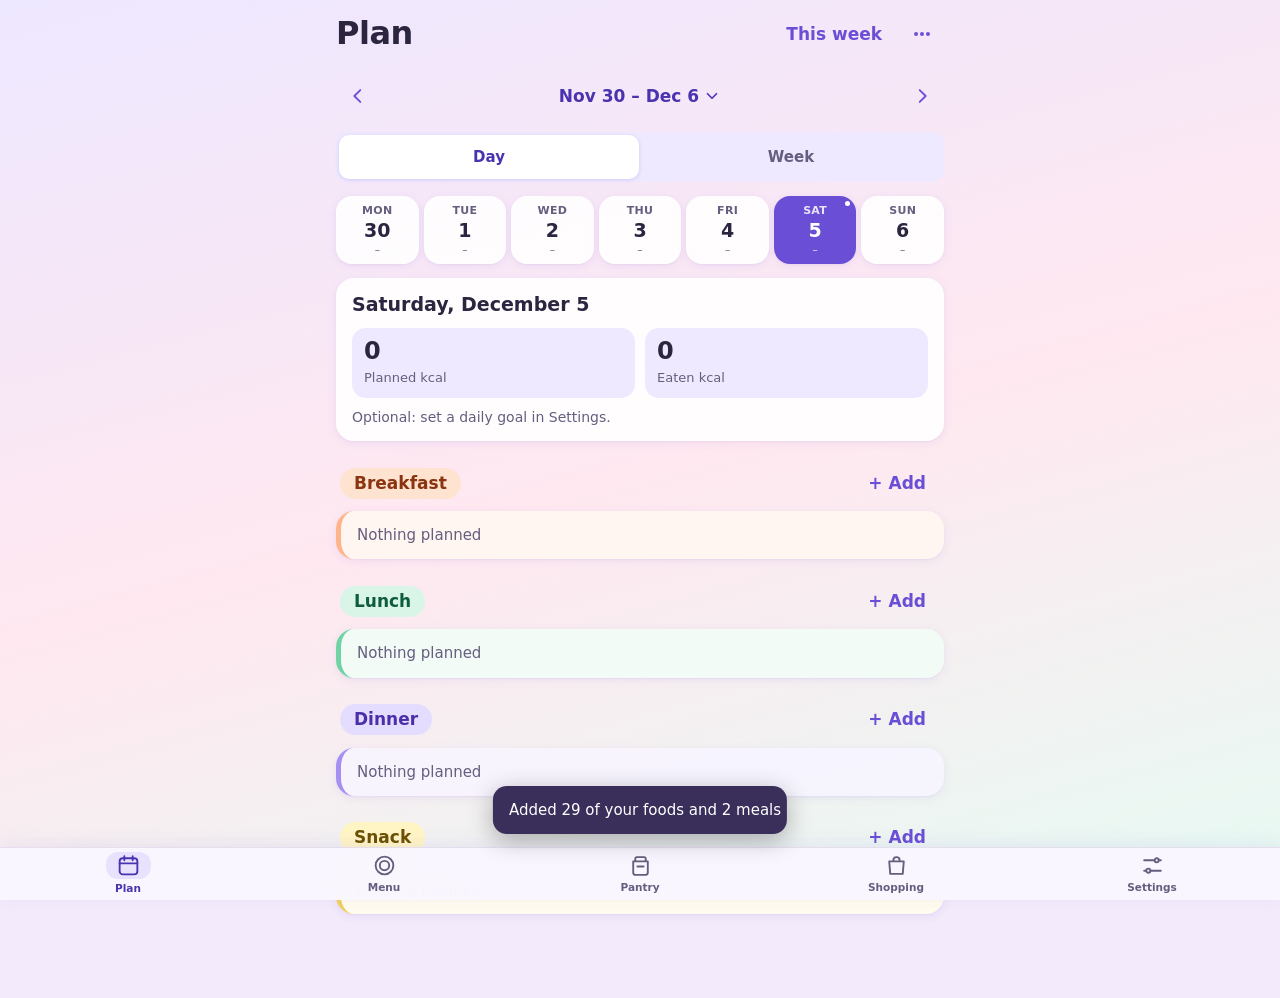
==== laptop/index.html @ 56bf4077 "main: publish phone at root and laptop at /laptop/ Co-Authored-By: Claude Opus 5.5 <noreply@anthropi" ====
<!doctype html>
<html lang="en">
<head>
<meta charset="utf-8">
<meta name="viewport" content="width=device-width, initial-scale=1, viewport-fit=cover">
<title>Healthy Eating (Laptop)</title>
<meta name="description" content="Plan foods, track your pantry and keep a calm eye on calories.">
<meta name="theme-color" content="#EDE7FF">
<meta name="color-scheme" content="light">
<meta name="apple-mobile-web-app-capable" content="yes">
<meta name="mobile-web-app-capable" content="yes">
<meta name="apple-mobile-web-app-status-bar-style" content="default">
<meta name="apple-mobile-web-app-title" content="Eats">
<link rel="apple-touch-icon" href="apple-touch-icon.png">
<link rel="icon" type="image/png" href="icon-192.png">
<link rel="manifest" href="manifest.webmanifest">
<link rel="stylesheet" href="styles.css">
</head>
<body>
<main id="view" aria-live="polite"></main>

<nav id="tabbar" aria-label="Main">
  <button data-tab="plan" aria-label="Plan"><svg viewBox="0 0 24 24" aria-hidden="true"><rect x="3.5" y="5" width="17" height="15.5" rx="3"/><path d="M3.5 10h17M8 3v4M16 3v4"/></svg><span>Plan</span></button>
  <button data-tab="menu" aria-label="Menu"><svg viewBox="0 0 24 24" aria-hidden="true"><circle cx="12" cy="12" r="8.5"/><circle cx="12" cy="12" r="4.5"/></svg><span>Menu</span></button>
  <button data-tab="pantry" aria-label="Pantry"><svg viewBox="0 0 24 24" aria-hidden="true"><path d="M5 8h14v11a2 2 0 0 1-2 2H7a2 2 0 0 1-2-2zM7 8V5.5A1.5 1.5 0 0 1 8.5 4h7A1.5 1.5 0 0 1 17 5.5V8M9 13h6"/></svg><span>Pantry</span></button>
  <button data-tab="shopping" aria-label="Shopping"><svg viewBox="0 0 24 24" aria-hidden="true"><path d="M5 8h14l-1 12H6zM9 8V7a3 3 0 0 1 6 0v1"/></svg><span>Shopping</span><b id="badge" hidden>0</b></button>
  <button data-tab="settings" aria-label="Settings"><svg viewBox="0 0 24 24" aria-hidden="true"><path d="M4 7h10M18 7h2M4 17h2M10 17h10"/><circle cx="16" cy="7" r="2"/><circle cx="8" cy="17" r="2"/></svg><span>Settings</span></button>
</nav>

<div id="sheets"></div>
<div id="toast" role="status" aria-live="polite" hidden></div>
<noscript><p style="padding:24px;font-family:-apple-system,sans-serif">Healthy Eating needs JavaScript to run.</p></noscript>
<script src="seed-foods.js"></script>
<script src="emoji.js"></script>
<script src="app.js"></script>
</body>
</html>
---- laptop/styles.css ----
/* Always the soft pastel light theme, even when the phone is in dark mode. */
:root {
  --bg: #F3EAFB; --card: rgba(255,255,255,.88); --card-solid: #FFFFFF; --sheet: #FAF7FF;
  --text: #2B2540; --muted: #655E7E;
  --line: rgba(90,70,140,.14); --field: #EFE9FF;
  --accent: #6A4FD6; --accent-ink: #FFFFFF; --accent-soft: #E9E2FF; --accent-text: #4B33B0;
  --ok-soft: #D5F5E6; --ok-text: #0F5C3C;
  --warn-soft: #FFE0D0; --warn-text: #8A3410;
  --est-soft: #E6DEFF; --est-text: #4A2FA8;
  --danger: #B42318; --danger-soft: #FFE4E4; --track: #E8E0FA;
  --shadow: 0 2px 10px rgba(106,79,214,.09), 0 1px 2px rgba(106,79,214,.06);
  --tab-h: 52px;
  --sat: env(safe-area-inset-top, 0px); --sab: env(safe-area-inset-bottom, 0px);
  --sal: env(safe-area-inset-left, 0px); --sar: env(safe-area-inset-right, 0px);
  color-scheme: light;
}
[data-slot="breakfast"] { --slot-bg: #FFE3D1; --slot-bd: #FFB48A; --slot-ink: #8A3410; }
[data-slot="lunch"]     { --slot-bg: #D8F5E8; --slot-bd: #6FD3A6; --slot-ink: #0F5C3C; }
[data-slot="dinner"]    { --slot-bg: #E5DDFF; --slot-bd: #A58FF2; --slot-ink: #4A2FA8; }
[data-slot="snack"]     { --slot-bg: #FFF5C4; --slot-bd: #F0D060; --slot-ink: #6B5000; }
* { box-sizing: border-box; -webkit-tap-highlight-color: transparent; }
html { -webkit-text-size-adjust: 100%; background: var(--bg); }
/* fixed gradient on a pseudo-element so it does not jump on scroll (iOS ignores background-attachment: fixed) */
body::before { content: ""; position: fixed; inset: 0; z-index: -1; background: linear-gradient(165deg, #EDE7FF 0%, #FFE8F0 52%, #E6FAF2 100%); }
body {
  margin: 0; background: transparent; color: var(--text);
  font: 17px/1.35 -apple-system, BlinkMacSystemFont, "SF Pro Text", "Helvetica Neue", system-ui, sans-serif;
  -webkit-font-smoothing: antialiased; min-height: 100vh; min-height: 100dvh;
}
body.locked { overflow: hidden; }
button { font: inherit; color: inherit; background: none; border: 0; padding: 0; cursor: pointer; touch-action: manipulation; }
button:disabled { opacity: .45; cursor: default; }
input, textarea, select { font: inherit; font-size: 16px; color: var(--text); }
h1, h2, h3, p { margin: 0; }
[hidden] { display: none !important; }
:focus-visible { outline: 2px solid var(--accent); outline-offset: 2px; }

#view {
  max-width: 640px; margin: 0 auto;
  padding: calc(var(--sat) + 8px) calc(var(--sar) + 16px) calc(var(--tab-h) + var(--sab) + 32px) calc(var(--sal) + 16px);
}
.view > * + * { margin-top: 14px; }

/* header */
.top { display: flex; align-items: center; justify-content: space-between; min-height: 52px; gap: 8px; }
.top h1 { font-size: 32px; font-weight: 800; letter-spacing: -.5px; }
.top-actions { display: flex; align-items: center; gap: 4px; }
.sub { color: var(--muted); font-size: 14px; }

.icon-btn { width: 44px; height: 44px; display: inline-grid; place-items: center; border-radius: 22px; color: var(--accent); }
.icon-btn:active { background: var(--field); }
.icon-btn svg, .tick svg { width: 22px; height: 22px; fill: none; stroke: currentColor; stroke-width: 2; stroke-linecap: round; stroke-linejoin: round; }
.icon-btn.muted { color: var(--muted); }

.pill-btn { min-height: 44px; padding: 0 14px; border-radius: 22px; color: var(--accent); font-weight: 600; }
.pill-btn:active { background: var(--field); }
.btn { min-height: 48px; padding: 0 20px; border-radius: 16px; font-weight: 600; background: var(--accent); color: var(--accent-ink); display: inline-flex; align-items: center; justify-content: center; gap: 6px; }
.btn:active { filter: brightness(.92); }
.btn.secondary { background: var(--field); color: var(--text); }
.btn.tonal { background: var(--accent-soft); color: var(--accent-text); }
.btn.danger { background: var(--danger-soft); color: var(--danger); }
.btn.block { width: 100%; }

/* cards & lists */
.card { background: var(--card); border-radius: 18px; overflow: hidden; box-shadow: var(--shadow); }
.pad { padding: 14px 16px; }
.group-title { font-size: 13px; font-weight: 600; text-transform: uppercase; letter-spacing: .5px; color: var(--muted); margin: 18px 4px 6px; }
.row { display: flex; align-items: center; gap: 8px; min-height: 52px; padding: 8px 8px 8px 16px; position: relative; text-align: left; width: 100%; }
.row + .row::before { content: ""; position: absolute; top: 0; left: 16px; right: 0; border-top: .5px solid var(--line); }
.row .grow { flex: 1; min-width: 0; }
.row .name { font-weight: 500; overflow-wrap: anywhere; }
.row .meta { font-size: 13px; color: var(--muted); }
button.row:active { background: var(--field); }

.empty { text-align: center; color: var(--muted); padding: 36px 24px; font-size: 15px; }
.empty strong { display: block; color: var(--text); font-size: 17px; margin-bottom: 4px; }

/* forms */
.field { display: block; }
.field > span { display: block; font-size: 13px; font-weight: 600; color: var(--muted); margin: 0 4px 6px; }
.input { width: 100%; min-height: 48px; padding: 10px 14px; border: 0; border-radius: 12px; background: var(--field); outline: none; -webkit-appearance: none; appearance: none; }
.input:focus { box-shadow: 0 0 0 2px var(--accent); }
textarea.input { min-height: 84px; resize: vertical; }
.form-row { display: flex; gap: 8px; }
.form-row > * { flex: 1; min-width: 0; }
.form-row > .btn { flex: 0 0 auto; }
.stack > * + * { margin-top: 12px; }
.err { color: var(--danger); font-size: 14px; margin: 6px 4px 0; }
.search { position: relative; }
.search .input { padding-left: 38px; }
.search svg { position: absolute; left: 12px; top: 15px; width: 18px; height: 18px; stroke: var(--muted); fill: none; stroke-width: 2; stroke-linecap: round; }

.chips { display: flex; gap: 8px; flex-wrap: wrap; }
.chip { min-height: 36px; padding: 0 14px; border-radius: 18px; background: var(--card-solid); font-size: 15px; font-weight: 500; border: 1px solid var(--line); }
.chip[aria-pressed="true"] { background: var(--accent); color: var(--accent-ink); border-color: var(--accent); }
.seg { display: flex; background: var(--field); border-radius: 12px; padding: 3px; gap: 2px; }
.seg button { flex: 1; min-height: 44px; border-radius: 10px; font-weight: 600; font-size: 15px; color: var(--muted); }
.seg button[aria-pressed="true"] { background: var(--card-solid); color: var(--accent-text); box-shadow: 0 1px 4px rgba(106,79,214,.2); }

.tag { display: inline-block; font-size: 12.5px; font-weight: 600; padding: 2px 9px; border-radius: 10px; margin-top: 3px; max-width: 100%; overflow-wrap: anywhere; }
.tag.ok { background: var(--ok-soft); color: var(--ok-text); }
.tag.est { background: var(--est-soft); color: var(--est-text); }
.tag.warn { background: var(--warn-soft); color: var(--warn-text); }
.tag.plain { background: var(--field); color: var(--muted); }
.kcal { font-variant-numeric: tabular-nums; color: var(--muted); font-size: 15px; white-space: nowrap; padding-right: 8px; }

.toggle { min-width: 64px; min-height: 36px; padding: 0 12px; border-radius: 18px; font-weight: 600; font-size: 14px; margin-right: 4px; background: var(--ok-soft); color: var(--ok-text); }
.toggle[aria-checked="false"] { background: var(--warn-soft); color: var(--warn-text); }
.toggle-wrap { min-height: 44px; display: grid; place-items: center; }

.circle { width: 44px; height: 44px; display: grid; place-items: center; flex: none; }
.circle i { width: 26px; height: 26px; border-radius: 50%; border: 2px solid var(--muted); display: grid; place-items: center; color: transparent; transition: background .12s; }
.circle i svg { width: 15px; height: 15px; fill: none; stroke: currentColor; stroke-width: 3.2; stroke-linecap: round; stroke-linejoin: round; }
.circle[aria-checked="true"] i { background: var(--accent); border-color: var(--accent); color: var(--accent-ink); }

/* plan */
.weeknav { display: flex; align-items: center; justify-content: space-between; }
.weeknav .range { font-weight: 600; font-size: 17px; text-align: center; flex: 1; }
.days { display: grid; grid-template-columns: repeat(7, 1fr); gap: 5px; }
.day { min-height: 68px; border-radius: 16px; background: var(--card); box-shadow: var(--shadow); display: flex; flex-direction: column; align-items: center; justify-content: center; gap: 1px; padding: 6px 0; position: relative; }
.day .dow { font-size: 11px; font-weight: 600; text-transform: uppercase; color: var(--muted); letter-spacing: .3px; }
.day .num { font-size: 19px; font-weight: 700; line-height: 1.1; }
.day .tot { font-size: 10.5px; color: var(--muted); font-variant-numeric: tabular-nums; min-height: 13px; }
.day[aria-pressed="true"] { background: var(--accent); color: var(--accent-ink); }
.day[aria-pressed="true"] .dow, .day[aria-pressed="true"] .tot { color: inherit; opacity: .85; }
.day.today:not([aria-pressed="true"]) .num { color: var(--accent); }
.day.today::after { content: ""; position: absolute; top: 5px; right: 6px; width: 5px; height: 5px; border-radius: 50%; background: var(--accent); }
.day[aria-pressed="true"].today::after { background: var(--accent-ink); }

.summary .date { font-weight: 700; font-size: 19px; }
.stats { display: grid; grid-template-columns: 1fr 1fr; gap: 10px; margin-top: 10px; }
.stat { background: var(--field); border-radius: 14px; padding: 10px 12px; }
.stat b { display: block; font-size: 24px; font-weight: 700; font-variant-numeric: tabular-nums; line-height: 1.15; }
.stat span { font-size: 13px; color: var(--muted); }
.goal { margin-top: 12px; }
.goal .line { display: flex; justify-content: space-between; font-size: 15px; margin-bottom: 6px; }
.goal .line b { font-variant-numeric: tabular-nums; }
.bar { height: 10px; border-radius: 5px; background: var(--track); overflow: hidden; }
.bar > i { display: block; height: 100%; background: linear-gradient(90deg, #B7A4FF, #FF9EC4); border-radius: 5px; transition: width .25s; }

.slot-head { display: flex; align-items: center; justify-content: space-between; margin: 20px 4px 6px; min-height: 44px; }
.slot-head h2 { font-size: 17px; font-weight: 700; padding: 4px 14px; border-radius: 16px; background: var(--slot-bg, var(--field)); color: var(--slot-ink, var(--text)); }
section[data-slot] > .card { border-left: 5px solid var(--slot-bd); background: rgba(255,255,255,.88); background: color-mix(in srgb, var(--slot-bg) 28%, rgba(255,255,255,.9)); }
.slot-head .sub { margin-left: 8px; font-weight: 500; }
.slot-head .left { display: flex; align-items: baseline; }
.entry { padding-left: 2px; }
.entry .name.done { color: var(--muted); }
.slot-empty { padding: 14px 16px; color: var(--muted); font-size: 15px; }

/* tab bar */
#tabbar {
  position: fixed; left: 0; right: 0; bottom: 0; z-index: 20; display: grid; grid-template-columns: repeat(5, 1fr);
  padding: 0 var(--sar) var(--sab) var(--sal);
  background: rgba(250,246,255,.97);
  -webkit-backdrop-filter: saturate(180%) blur(20px); backdrop-filter: saturate(180%) blur(20px);
  border-top: .5px solid var(--line);
  box-shadow: 0 -4px 18px rgba(106,79,214,.08);
}
#tabbar button { height: var(--tab-h); min-width: 44px; display: flex; flex-direction: column; align-items: center; justify-content: center; gap: 2px; color: var(--muted); font-size: 10.5px; font-weight: 600; position: relative; }
#tabbar svg { width: 25px; height: 25px; fill: none; stroke: currentColor; stroke-width: 1.8; stroke-linecap: round; stroke-linejoin: round; }
#tabbar button[aria-current="page"] { color: var(--accent-text); }
#tabbar button[aria-current="page"] svg { background: var(--accent-soft); border-radius: 12px; padding: 1px 10px; box-sizing: content-box; stroke: var(--accent-text); }
#badge { position: absolute; top: 3px; left: calc(50% + 6px); min-width: 18px; height: 18px; padding: 0 5px; border-radius: 9px; background: var(--accent); color: var(--accent-ink); font-size: 11px; line-height: 18px; text-align: center; font-weight: 700; }

/* sheets */
#sheets { position: relative; z-index: 50; }
.backdrop { position: fixed; inset: 0; background: rgba(60,40,110,.32); display: flex; align-items: flex-end; justify-content: center; animation: fade .18s ease-out; }
.sheet { background: var(--sheet); width: 100%; max-width: 640px; max-height: 90vh; max-height: 90dvh; border-radius: 20px 20px 0 0; display: flex; flex-direction: column; animation: up .22s ease-out; overflow: hidden; }
.sheet-head { display: flex; align-items: center; justify-content: space-between; padding: 6px 8px 0 20px; min-height: 56px; flex: none; }
.sheet-head h2 { font-size: 20px; font-weight: 700; }
.sheet-body { overflow-y: auto; -webkit-overflow-scrolling: touch; padding: 8px 16px 16px; flex: 1; overscroll-behavior: contain; }
.sheet-foot { padding: 10px 16px calc(var(--sab) + 12px); border-top: .5px solid var(--line); background: var(--sheet); flex: none; display: flex; gap: 8px; }
.sheet-foot .btn { flex: 1; }
.sheet-body > * + * { margin-top: 14px; }
.sheet .card .row { padding-left: 14px; }
.sheet .card { box-shadow: none; background: var(--card-solid); }
@keyframes up { from { transform: translateY(40px); opacity: .6; } }
@keyframes fade { from { opacity: 0; } }

#toast { position: fixed; left: 50%; transform: translateX(-50%); bottom: calc(var(--tab-h) + var(--sab) + 14px); z-index: 80; background: #3A2F5B; color: #fff; border-radius: 14px; padding: 4px 6px 4px 16px; display: flex; align-items: center; gap: 4px; max-width: min(92vw, 520px); box-shadow: 0 6px 24px rgba(0,0,0,.3); font-size: 15px; min-height: 48px; }
#toast button { min-height: 44px; padding: 0 12px; color: #CFC2FF; font-weight: 700; }

.warn-banner { background: var(--warn-soft); color: var(--warn-text); border-radius: 14px; padding: 12px 14px; font-size: 14.5px; }
.pick-list { max-height: 38vh; overflow-y: auto; }
.pick-row .name { font-weight: 500; }
.pick-row[aria-checked="true"] .name { color: var(--accent-text); }
.about { text-align: center; color: var(--muted); font-size: 13px; padding: 12px 0; }
.setting-desc { color: var(--muted); font-size: 14px; margin-bottom: 10px; }
.hidden-file { position: absolute; width: 1px; height: 1px; opacity: 0; pointer-events: none; }
@media (prefers-reduced-motion: reduce) { * { animation: none !important; transition: none !important; } }

/* v1.1 additions */
.chip-row { display: flex; flex-wrap: wrap; gap: 6px; align-items: center; }
.row .rt { text-align: right; flex: none; padding-right: 8px; }
.row .rt .kcal { padding-right: 0; display: block; color: var(--text); font-weight: 600; }
.row .sv { font-size: 13px; color: var(--muted); overflow-wrap: anywhere; }
.kcal.unk { color: var(--muted); font-weight: 500; }
.note-line { font-size: 13.5px; color: var(--warn-text); background: var(--warn-soft); border-radius: 12px; padding: 7px 12px; margin-top: 10px; }
.hint { font-size: 13px; color: var(--muted); margin: 6px 4px 0; }
.cal-row { align-items: stretch; }
.cal-row .btn { min-height: 48px; padding: 0 14px; font-size: 15px; }
.input:disabled { opacity: 1; color: var(--muted); background: var(--track); }
.comp { background: var(--field); border-radius: 16px; padding: 10px; display: grid; gap: 8px; }
.comp .r1 { display: flex; gap: 6px; align-items: center; }
.comp .r1 .input, .comp .r2 .input { background: var(--card-solid); }
.comp .r1 .input { flex: 1; min-width: 0; }
.comp .r2 { display: grid; grid-template-columns: 1fr 96px 48px; gap: 6px; }
.comp .r2 .btn { padding: 0; min-height: 48px; }
.comp .r2 .btn svg, .cal-row .btn svg { width: 20px; height: 20px; fill: none; stroke: currentColor; stroke-width: 2; stroke-linecap: round; }
.comp select.input { padding-right: 8px; }
.total-line { display: flex; justify-content: space-between; align-items: baseline; padding: 8px 4px 0; font-weight: 600; }
.total-line b { font-size: 20px; font-variant-numeric: tabular-nums; }
.stepper { display: grid; gap: 10px; }
.stepper .chips { gap: 6px; }
.stepper .chip { min-width: 52px; padding: 0 12px; font-size: 16px; }
.step-ctl { display: flex; align-items: center; justify-content: center; gap: 14px; }
.step-ctl button { width: 48px; height: 48px; border-radius: 24px; background: var(--accent-soft); color: var(--accent-text); display: grid; place-items: center; }
.step-ctl button svg { width: 22px; height: 22px; fill: none; stroke: currentColor; stroke-width: 2.4; stroke-linecap: round; }
.step-ctl output { min-width: 84px; text-align: center; font-size: 26px; font-weight: 700; font-variant-numeric: tabular-nums; }
.preview { text-align: center; color: var(--accent-text); font-weight: 600; background: var(--accent-soft); border-radius: 12px; padding: 8px 10px; overflow-wrap: anywhere; }
.lk-status { color: var(--muted); font-size: 14.5px; padding: 4px; }
.lk-status.bad { color: var(--warn-text); background: var(--warn-soft); border-radius: 12px; padding: 10px 12px; }
.lk-list .row { align-items: flex-start; padding-top: 10px; padding-bottom: 10px; }
.src { display: inline-block; font-size: 11.5px; font-weight: 700; padding: 1px 8px; border-radius: 9px; margin-right: 6px; }
.src.off { background: var(--ok-soft); color: var(--ok-text); }
.src.usda { background: var(--est-soft); color: var(--est-text); }
.attrib { text-align: center; font-size: 12px; color: var(--muted); }
.attrib a { color: var(--accent-text); }
.big-kcal { font-size: 28px; font-weight: 700; }
.ing-row .amt { font-size: 13px; color: var(--muted); overflow-wrap: anywhere; }
select.input { background-image: url("data:image/svg+xml,%3Csvg xmlns='http://www.w3.org/2000/svg' viewBox='0 0 24 24' fill='none' stroke='%23655E7E' stroke-width='2.4' stroke-linecap='round' stroke-linejoin='round'%3E%3Cpath d='M6 9l6 6 6-6'/%3E%3C/svg%3E"); background-repeat: no-repeat; background-position: right 12px center; background-size: 18px; padding-right: 38px; }

/* ===== v1.2: pictures, meals, missing ingredients, week planning ===== */
:root { --need-bg: #FFE4E1; --need-bd: #E08AA0; --need-ink: #8A1538; }

.tile { --ts: 48px; width: var(--ts); height: var(--ts); border-radius: calc(var(--ts) * .3); display: grid; place-items: center; flex: none; overflow: hidden;
  background: var(--tb, #E9E2FF); font-size: calc(var(--ts) * .56); line-height: 1; box-shadow: inset 0 0 0 1px rgba(90,70,140,.08);
  font-family: "Apple Color Emoji", "Segoe UI Emoji", "Noto Color Emoji", sans-serif; user-select: none; -webkit-user-select: none; }
.tile img { width: 100%; height: 100%; object-fit: cover; display: block; }
.t24 { --ts: 24px; } .t32 { --ts: 32px; } .t36 { --ts: 36px; } .t44 { --ts: 44px; } .t52 { --ts: 52px; } .t72 { --ts: 72px; } .t120 { --ts: 120px; }
.row.has-tile { gap: 12px; padding-left: 12px; }
.row.entry { gap: 6px; }
.sheet .card .row.has-tile { padding-left: 12px; }
.sv.clamp { display: -webkit-box; -webkit-line-clamp: 2; -webkit-box-orient: vertical; overflow: hidden; }

/* missing ingredients: warm rose card with a dashed border and a cart line */
.row.needs { background: var(--need-bg); border: 1.5px dashed var(--need-bd); border-radius: 14px; margin: 4px 6px; width: calc(100% - 12px); padding-right: 6px; }
.row.needs::before, .row.needs + .row::before { display: none; }
button.row.needs:active { background: #FFD3CF; }
.sheet .card .row.needs { background: var(--need-bg); }
.pickup { display: inline-flex; align-items: flex-start; gap: 5px; font-size: 13px; font-weight: 600; line-height: 1.3; color: var(--need-ink); text-align: left; margin-top: 3px; max-width: 100%; overflow-wrap: anywhere; }
.pickup svg { width: 14px; height: 14px; flex: none; margin-top: 2px; fill: none; stroke: currentColor; stroke-width: 2; stroke-linecap: round; stroke-linejoin: round; }
button.pickup { min-height: 28px; padding: 3px 0; text-decoration: underline dotted; text-underline-offset: 3px; }
.row.needs .name, .wk-entry.needs .nm { color: #3B1020; }

/* picture buttons and picker */
.pic-btn { display: flex; flex-direction: column; align-items: center; gap: 3px; flex: none; border-radius: 22px; }
.pic-btn:active { opacity: .8; }
.pic-hint { font-size: 12px; font-weight: 600; color: var(--accent-text); }
.form-row.pic-row { align-items: center; }
.form-row.pic-row > .pic-btn { flex: 0 0 auto; }
.emoji-grid { display: grid; grid-template-columns: repeat(6, 1fr); gap: 6px; }
.emoji-grid button { height: 48px; border-radius: 12px; background: var(--card-solid); font-size: 26px; line-height: 1; border: 1px solid var(--line); font-family: "Apple Color Emoji", "Segoe UI Emoji", "Noto Color Emoji", sans-serif; }
.emoji-grid button:active { background: var(--accent-soft); }
.btn svg { width: 20px; height: 20px; fill: none; stroke: currentColor; stroke-width: 2; stroke-linecap: round; stroke-linejoin: round; }
.detail-top { display: grid; justify-items: center; gap: 6px; text-align: center; }
.detail-top .chip-row { justify-content: center; }
.pick-head { display: flex; align-items: center; gap: 12px; }
.pick-head .grow { min-width: 0; }
.pick-head .sv { overflow-wrap: anywhere; font-size: 13px; color: var(--muted); }

/* meal editor */
.mi { background: var(--card-solid); border: 1px solid var(--line); border-radius: 16px; padding: 10px; display: grid; gap: 10px; }
.mi-top { display: flex; align-items: center; gap: 10px; }
.mi-top .grow { flex: 1; min-width: 0; }
.mi-top .name { font-weight: 500; overflow-wrap: anywhere; }
.mi-top .sv { font-size: 13px; color: var(--muted); overflow-wrap: anywhere; }
.mi-top .kcal { padding-right: 0; }
.mi .stepper .chip { min-width: 46px; padding: 0 10px; }

/* plan: week title button, week overview */
.weeknav .range-btn { display: inline-flex; align-items: center; justify-content: center; gap: 4px; min-height: 44px; color: var(--accent-text); }
.weeknav .range-btn svg { width: 18px; height: 18px; fill: none; stroke: currentColor; stroke-width: 2.2; stroke-linecap: round; stroke-linejoin: round; }
.wk-sum { display: flex; justify-content: space-between; align-items: baseline; }
.wk-sum b { font-size: 20px; font-variant-numeric: tabular-nums; }
.daycard { padding: 4px 12px 6px; }
.daycard.today { box-shadow: 0 0 0 2px var(--accent), var(--shadow); }
.dc-head { display: flex; align-items: center; justify-content: space-between; gap: 8px; min-height: 48px; }
.dc-name { min-height: 44px; display: inline-flex; align-items: baseline; gap: 8px; text-align: left; color: var(--accent-text); }
.dc-name b { font-size: 19px; font-weight: 800; }
.dc-name span { font-size: 15px; color: var(--muted); font-weight: 500; }
.dc-tot { font-size: 14px; font-weight: 600; font-variant-numeric: tabular-nums; color: var(--muted); text-align: right; }
.dc-tot.over { color: var(--warn-text); }
.pill { font-size: 13px; font-weight: 700; padding: 3px 11px; border-radius: 12px; background: var(--slot-bg); color: var(--slot-ink); }
.wk-empty { display: flex; align-items: center; justify-content: space-between; width: 100%; min-height: 44px; border-top: .5px solid var(--line); text-align: left; }
.wk-add { color: var(--accent-text); font-weight: 600; font-size: 14px; padding-right: 4px; }
.wk-slot { border-top: .5px solid var(--line); padding-bottom: 4px; }
.wk-hd { display: flex; align-items: center; gap: 8px; min-height: 44px; }
.wk-hd .sp { flex: 1; }
.wk-hd .icon-btn { width: 40px; height: 40px; }
.wk-entry { border-radius: 12px; }
.wk-main { display: flex; align-items: center; gap: 10px; width: 100%; text-align: left; min-height: 44px; padding: 3px 2px; }
.wk-main .nm { flex: 1; min-width: 0; font-weight: 500; font-size: 15.5px; overflow-wrap: anywhere; }
.wk-main .nm.done { color: var(--muted); text-decoration: line-through; }
.wk-main .k { font-size: 14px; color: var(--muted); font-variant-numeric: tabular-nums; white-space: nowrap; }
.wk-entry.needs { background: var(--need-bg); border: 1.5px dashed var(--need-bd); padding: 2px 8px 6px; margin: 2px 0; }

/* calendar */
.cal-head { display: flex; align-items: center; justify-content: space-between; }
.cal-head b { font-size: 17px; }
.cal-dow, .cal-week { display: grid; grid-template-columns: repeat(7, 1fr); }
.cal-dow span { text-align: center; font-size: 12px; font-weight: 700; color: var(--muted); padding: 4px 0; }
.cal-week { border-radius: 14px; padding: 1px 0; }
.cal-week.sel { background: var(--accent-soft); box-shadow: inset 0 0 0 1.5px var(--accent); }
.cal-day { min-height: 44px; border-radius: 12px; font-size: 16px; font-weight: 600; font-variant-numeric: tabular-nums; }
.cal-day.out { font-weight: 400; color: var(--muted); }
.cal-day.today { color: var(--accent-text); text-decoration: underline; text-underline-offset: 4px; }
.cal-day[aria-pressed="true"] { background: var(--accent); color: var(--accent-ink); text-decoration: none; }
.daypick { display: grid; grid-template-columns: repeat(7, 1fr); gap: 5px; }
.daypick button { min-height: 58px; border-radius: 14px; background: var(--card-solid); border: 1px solid var(--line); display: flex; flex-direction: column; align-items: center; justify-content: center; font-size: 11px; font-weight: 600; text-transform: uppercase; color: var(--muted); }
.daypick button b { font-size: 18px; color: var(--text); text-transform: none; }
.daypick button[aria-pressed="true"] { background: var(--accent); border-color: var(--accent); color: var(--accent-ink); }
.daypick button[aria-pressed="true"] b { color: var(--accent-ink); }
.sheet-body { overflow-x: hidden; }
.pick-list { max-height: 42vh; }
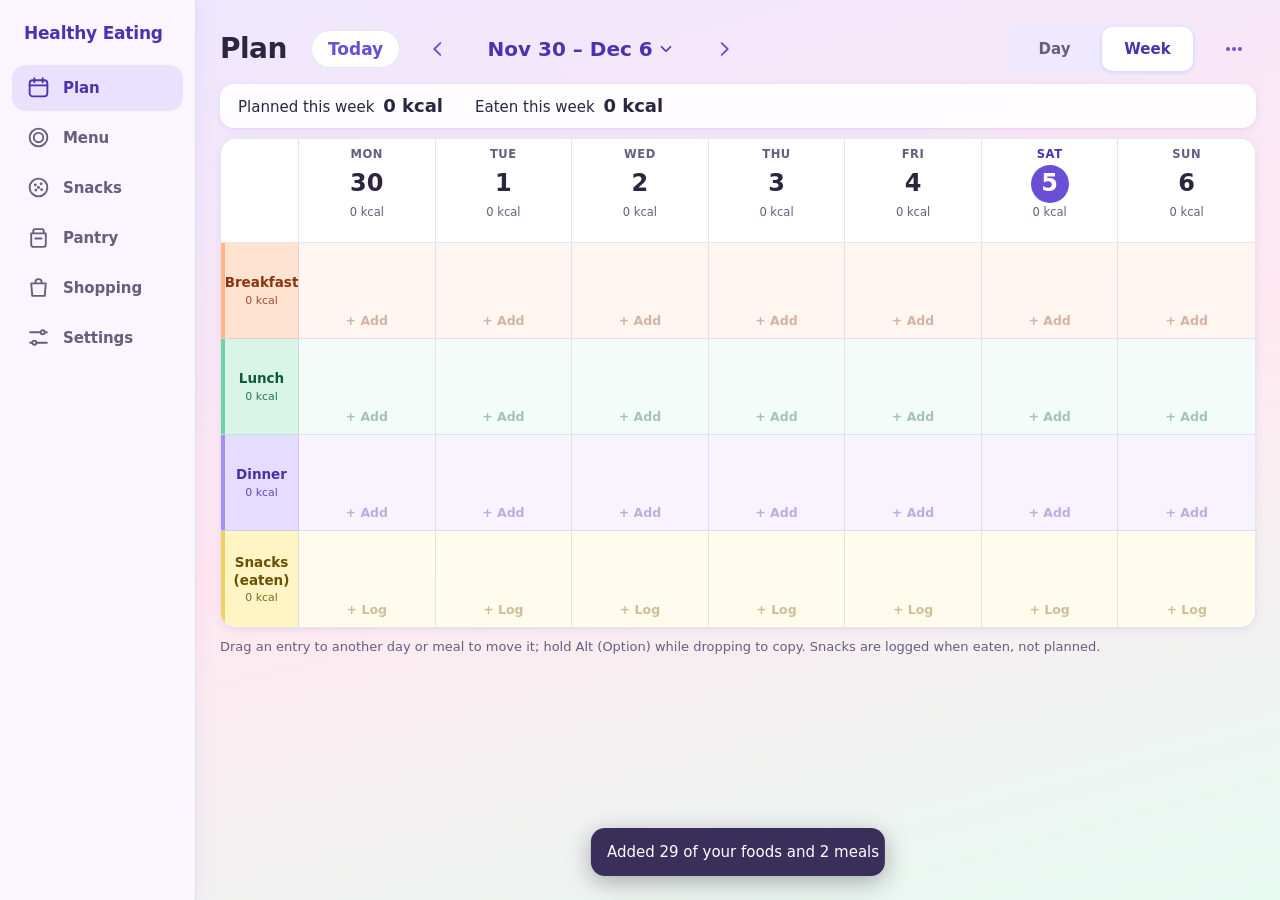
==== commit 42094185: "main: publish laptop 1.4.0 (Snacks) Co-Authored-By: Claude Opus 5.5 <noreply@anthropic.com> Claude-S" ====
--- a/laptop/index.html
+++ b/laptop/index.html
@@ -22,6 +22,7 @@
 <nav id="tabbar" aria-label="Main">
   <button data-tab="plan" aria-label="Plan"><svg viewBox="0 0 24 24" aria-hidden="true"><rect x="3.5" y="5" width="17" height="15.5" rx="3"/><path d="M3.5 10h17M8 3v4M16 3v4"/></svg><span>Plan</span></button>
   <button data-tab="menu" aria-label="Menu"><svg viewBox="0 0 24 24" aria-hidden="true"><circle cx="12" cy="12" r="8.5"/><circle cx="12" cy="12" r="4.5"/></svg><span>Menu</span></button>
+  <button data-tab="snacks" aria-label="Snacks"><svg viewBox="0 0 24 24" aria-hidden="true"><circle cx="12" cy="12" r="8.5"/><path stroke-width="2.8" d="M9 9.5h.01M14.5 8.5h.01M15 14h.01M9.5 14.5h.01M12 12h.01"/></svg><span>Snacks</span></button>
   <button data-tab="pantry" aria-label="Pantry"><svg viewBox="0 0 24 24" aria-hidden="true"><path d="M5 8h14v11a2 2 0 0 1-2 2H7a2 2 0 0 1-2-2zM7 8V5.5A1.5 1.5 0 0 1 8.5 4h7A1.5 1.5 0 0 1 17 5.5V8M9 13h6"/></svg><span>Pantry</span></button>
   <button data-tab="shopping" aria-label="Shopping"><svg viewBox="0 0 24 24" aria-hidden="true"><path d="M5 8h14l-1 12H6zM9 8V7a3 3 0 0 1 6 0v1"/></svg><span>Shopping</span><b id="badge" hidden>0</b></button>
   <button data-tab="settings" aria-label="Settings"><svg viewBox="0 0 24 24" aria-hidden="true"><path d="M4 7h10M18 7h2M4 17h2M10 17h10"/><circle cx="16" cy="7" r="2"/><circle cx="8" cy="17" r="2"/></svg><span>Settings</span></button>
--- a/laptop/styles.css
+++ b/laptop/styles.css
@@ -149,7 +149,7 @@
 
 /* tab bar */
 #tabbar {
-  position: fixed; left: 0; right: 0; bottom: 0; z-index: 20; display: grid; grid-template-columns: repeat(5, 1fr);
+  position: fixed; left: 0; right: 0; bottom: 0; z-index: 20; display: grid; grid-template-columns: repeat(6, 1fr);
   padding: 0 var(--sar) var(--sab) var(--sal);
   background: rgba(250,246,255,.97);
   -webkit-backdrop-filter: saturate(180%) blur(20px); backdrop-filter: saturate(180%) blur(20px);
@@ -177,7 +177,7 @@
 @keyframes up { from { transform: translateY(40px); opacity: .6; } }
 @keyframes fade { from { opacity: 0; } }
 
-#toast { position: fixed; left: 50%; transform: translateX(-50%); bottom: calc(var(--tab-h) + var(--sab) + 14px); z-index: 80; background: #3A2F5B; color: #fff; border-radius: 14px; padding: 4px 6px 4px 16px; display: flex; align-items: center; gap: 4px; max-width: min(92vw, 520px); box-shadow: 0 6px 24px rgba(0,0,0,.3); font-size: 15px; min-height: 48px; }
+#toast { position: fixed; left: 50%; width: max-content; transform: translateX(-50%); bottom: calc(var(--tab-h) + var(--sab) + 14px); z-index: 80; background: #3A2F5B; color: #fff; border-radius: 14px; padding: 4px 6px 4px 16px; display: flex; align-items: center; gap: 4px; max-width: min(92vw, 520px); box-shadow: 0 6px 24px rgba(0,0,0,.3); font-size: 15px; min-height: 48px; }
 #toast button { min-height: 44px; padding: 0 12px; color: #CFC2FF; font-weight: 700; }
 
 .warn-banner { background: var(--warn-soft); color: var(--warn-text); border-radius: 14px; padding: 12px 14px; font-size: 14.5px; }
@@ -323,3 +323,175 @@
 .daypick button[aria-pressed="true"] b { color: var(--accent-ink); }
 .sheet-body { overflow-x: hidden; }
 .pick-list { max-height: 42vh; }
+
+/* ===== v1.3: snacks (logged, not planned) ===== */
+#tabbar button { font-size: 10px; letter-spacing: -.1px; }
+.snack-date .sd-row { display: flex; align-items: center; gap: 8px; margin-bottom: 8px; }
+.date-btn { display: inline-flex; align-items: center; gap: 4px; min-height: 44px; padding: 0 12px; border-radius: 22px; background: var(--accent-soft); color: var(--accent-text); font-weight: 700; font-size: 17px; }
+.date-btn svg { width: 18px; height: 18px; fill: none; stroke: currentColor; stroke-width: 2.4; stroke-linecap: round; stroke-linejoin: round; }
+.snack-date .chip { min-height: 44px; padding: 0 18px; }
+.snack-grid { display: grid; grid-template-columns: repeat(auto-fill, minmax(150px, 1fr)); gap: 10px; }
+.snack-tile { position: relative; background: var(--card); border-radius: 18px; box-shadow: var(--shadow); min-width: 0; }
+.snack-main { width: 100%; min-height: 148px; padding: 12px 10px 10px; display: flex; flex-direction: column; align-items: center; gap: 3px; text-align: center; border-radius: 18px;
+  -webkit-touch-callout: none; -webkit-user-select: none; user-select: none; }
+.snack-main:active { background: var(--accent-soft); }
+.snack-main .tile { --ts: 56px; margin-bottom: 4px; }
+.sn-name { font-weight: 700; font-size: 16px; line-height: 1.2; overflow-wrap: anywhere; display: -webkit-box; -webkit-line-clamp: 2; -webkit-box-orient: vertical; overflow: hidden; }
+.sn-serv { font-size: 12.5px; color: var(--muted); overflow-wrap: anywhere; display: -webkit-box; -webkit-line-clamp: 1; -webkit-box-orient: vertical; overflow: hidden; }
+.sn-kcal { font-size: 14px; font-weight: 600; color: var(--accent-text); font-variant-numeric: tabular-nums; }
+.snack-more { position: absolute; top: 0; right: 0; width: 44px; height: 44px; }
+.snack-tile.needs { background: var(--need-bg); border: 1.5px dashed var(--need-bd); }
+.snack-tile.needs .sn-name { color: #3B1020; }
+.snack-tile.needs .snack-main:active { background: #FFD3CF; }
+.snack-tile .pickup { justify-content: center; font-size: 12px; text-align: center; }
+.snack-day .slot-head h2 { background: var(--field); }
+.snack-week { display: grid; grid-template-columns: repeat(7, 1fr); gap: 5px; }
+.sw-day { min-height: 64px; border-radius: 14px; background: var(--field); display: flex; flex-direction: column; align-items: center; justify-content: center; gap: 1px; }
+.sw-day .dow { font-size: 10.5px; font-weight: 600; text-transform: uppercase; color: var(--muted); }
+.sw-day .num { font-size: 17px; font-weight: 700; line-height: 1.1; }
+.sw-day .tot { font-size: 11px; color: var(--muted); font-variant-numeric: tabular-nums; }
+.sw-day.today:not([aria-pressed="true"]) .num { color: var(--accent); }
+.sw-day[aria-pressed="true"] { background: var(--accent); color: var(--accent-ink); }
+.sw-day[aria-pressed="true"] .dow, .sw-day[aria-pressed="true"] .tot { color: inherit; opacity: .9; }
+.snack-chips { display: flex; flex-wrap: wrap; gap: 6px; padding: 10px 12px; }
+.snack-chip { display: inline-flex; align-items: center; gap: 6px; background: var(--card-solid); border: 1px solid var(--line); border-radius: 16px; padding: 3px 10px 3px 4px; font-size: 14px; max-width: 100%; }
+.snack-chip .sc-n { font-weight: 600; overflow-wrap: anywhere; }
+.snack-chip .sc-k { color: var(--muted); font-variant-numeric: tabular-nums; white-space: nowrap; }
+.wk-snacks { display: flex; align-items: center; width: 100%; min-height: 44px; border-top: .5px solid var(--line); font-size: 14px; font-weight: 600; color: var(--slot-ink); }
+.wk-snacks span { background: var(--slot-bg); border-radius: 12px; padding: 3px 11px; }
+.wk-snacks, .snack-chips { --slot-bg: #FFF5C4; --slot-ink: #6B5000; }
+.switch-row { display: flex; align-items: center; justify-content: space-between; gap: 12px; width: 100%; min-height: 48px; padding: 0 4px; text-align: left; font-weight: 600; }
+.switch { width: 52px; height: 32px; border-radius: 16px; background: var(--track); position: relative; flex: none; transition: background .15s; }
+.switch i { position: absolute; top: 3px; left: 3px; width: 26px; height: 26px; border-radius: 50%; background: #fff; box-shadow: 0 1px 3px rgba(0,0,0,.25); transition: transform .15s; }
+.switch-row[aria-checked="true"] .switch { background: var(--accent); }
+.switch-row[aria-checked="true"] .switch i { transform: translateX(20px); }
+.switch-row.compact { width: auto; min-height: 44px; font-size: 13px; color: var(--muted); padding: 0 8px 0 0; }
+
+/* ===== v1.3 laptop: wide windows (>= 1000 px). Narrower windows keep the phone layout unchanged. ===== */
+.t28 { --ts: 28px; }
+@media (min-width: 1000px) {
+  :root { --side-w: 196px; }
+  body { padding-left: var(--side-w); }
+  #view { max-width: 720px; padding: 24px 24px 48px; }
+  #view.wide-week { max-width: 1400px; }
+
+  /* left sidebar instead of the bottom tab bar */
+  #tabbar { top: 0; bottom: 0; right: auto; width: var(--side-w); display: flex; flex-direction: column; gap: 4px; padding: 18px 12px; border-top: 0; border-right: .5px solid var(--line); box-shadow: 4px 0 18px rgba(106,79,214,.06); }
+  #tabbar::before { content: "Healthy Eating"; font-weight: 800; font-size: 17px; letter-spacing: -.2px; color: var(--accent-text); padding: 4px 12px 16px; }
+  #tabbar button { height: 46px; flex-direction: row; justify-content: flex-start; gap: 12px; padding: 0 14px; border-radius: 14px; font-size: 15px; }
+  #tabbar button:hover { background: var(--field); }
+  #tabbar button[aria-current="page"] { background: var(--accent-soft); }
+  #tabbar button[aria-current="page"] svg { background: none; padding: 0; border-radius: 0; }
+  #badge { position: static; margin-left: auto; }
+  #toast { bottom: 24px; left: calc(50% + var(--side-w) / 2); }
+
+  /* centered dialogs instead of bottom sheets */
+  .backdrop { align-items: center; padding: 24px; }
+  .sheet { max-width: 560px; border-radius: 20px; max-height: 86vh; box-shadow: 0 18px 60px rgba(60,40,110,.35); }
+  .sheet-foot { padding-bottom: 12px; }
+
+  /* Menu lists as a two-column card grid */
+  .menu-grid { display: grid; grid-template-columns: 1fr 1fr; gap: 10px; background: none; box-shadow: none; overflow: visible; border-radius: 0; }
+  .menu-grid .row { background: var(--card); border-radius: 16px; box-shadow: var(--shadow); }
+  .menu-grid .row::before, .menu-grid .row + .row::before { display: none; }
+  .menu-grid .row.needs { background: var(--need-bg); margin: 0; width: 100%; padding-right: 8px; }
+
+  /* Plan: week grid */
+  .plan-wide { display: flex; flex-wrap: wrap; align-items: center; gap: 10px 16px; }
+  .plan-wide > * { margin: 0 !important; flex: 0 0 100%; min-width: 0; }
+  .plan-wide > .top { display: contents; }
+  .plan-wide .top h1 { flex: 0 0 auto; order: 0; font-size: 28px; margin-right: 8px; }
+  .plan-wide > .weeknav { flex: 0 0 360px; order: 1; }
+  .plan-wide > .seg { flex: 0 0 200px; order: 2; }
+  .plan-wide .top-actions { order: 3; margin-left: auto; flex: 0 0 auto; }
+  .plan-wide > .card, .plan-wide > .note-line, .plan-wide > .wk-grid, .plan-wide > .hint, .plan-wide > .warn-banner { order: 4; }
+  .wk-bar { display: flex; gap: 32px; font-size: 15px; padding: 10px 18px; }
+  .wk-bar b { font-size: 18px; font-variant-numeric: tabular-nums; margin-left: 4px; }
+  .wk-grid { display: grid; grid-template-columns: 76px repeat(7, minmax(0, 1fr)); gap: 6px; align-items: stretch; }
+  .wg-head { background: var(--card); border-radius: 14px; box-shadow: var(--shadow); padding: 8px 4px; display: flex; flex-direction: column; align-items: center; gap: 1px; min-width: 0; }
+  .wg-head:hover { background: var(--card-solid); }
+  .wg-head b { font-size: 16px; font-weight: 800; }
+  .wg-head .dt { font-size: 12.5px; color: var(--muted); }
+  .wg-head .tt { font-size: 12.5px; font-weight: 600; font-variant-numeric: tabular-nums; color: var(--accent-text); }
+  .wg-head .tt.over { color: var(--warn-text); }
+  .wg-head.today { background: var(--accent-soft); box-shadow: 0 0 0 2px var(--accent); }
+  .wg-rowh { background: var(--slot-bg); color: var(--slot-ink); border-radius: 14px; padding: 8px 6px; display: flex; flex-direction: column; align-items: center; justify-content: center; gap: 2px; text-align: center; }
+  .wg-rowh b { font-size: 13.5px; }
+  .wg-rowh span { font-size: 11px; font-variant-numeric: tabular-nums; opacity: .85; }
+  .wg-cell { background: color-mix(in srgb, var(--slot-bg) 38%, rgba(255,255,255,.85)); border: 1px solid color-mix(in srgb, var(--slot-bd) 55%, transparent); border-radius: 14px; padding: 6px; min-height: 92px; display: flex; flex-direction: column; gap: 6px; min-width: 0; }
+  .wg-cell.drop { outline: 2px dashed var(--accent); outline-offset: -2px; background: var(--accent-soft); }
+  .gc-entry { position: relative; background: var(--card-solid); border-radius: 10px; padding: 5px 5px 5px 5px; box-shadow: var(--shadow); cursor: grab; }
+  .gc-entry.dragging { opacity: .4; }
+  .gc-entry.needs { background: var(--need-bg); border: 1.5px dashed var(--need-bd); padding: 4px 4px 5px; }
+  .gc-main { display: flex; align-items: flex-start; gap: 6px; width: 100%; text-align: left; padding-right: 24px; border-radius: 8px; }
+  .gc-main:hover .nm { color: var(--accent-text); }
+  .gc-txt { display: flex; flex-direction: column; min-width: 0; }
+  .gc-txt .nm { font-size: 13px; font-weight: 600; line-height: 1.25; overflow-wrap: anywhere; }
+  .gc-txt .nm.done { color: var(--muted); text-decoration: line-through; }
+  .gc-txt .mt { font-size: 11.5px; color: var(--muted); font-variant-numeric: tabular-nums; overflow-wrap: anywhere; }
+  .gc-check { position: absolute; top: 5px; right: 5px; width: 20px; height: 20px; border-radius: 50%; border: 2px solid var(--muted); display: grid; place-items: center; color: transparent; }
+  .gc-check svg { width: 12px; height: 12px; fill: none; stroke: currentColor; stroke-width: 3.4; stroke-linecap: round; stroke-linejoin: round; }
+  .gc-check[aria-checked="true"] { background: var(--accent); border-color: var(--accent); color: var(--accent-ink); }
+  .gc-entry .pickup { font-size: 11.5px; margin-top: 3px; }
+  .gc-entry button.pickup { min-height: 20px; padding: 1px 0; }
+  .gc-add { min-height: 28px; border-radius: 9px; border: 1px dashed color-mix(in srgb, var(--slot-bd) 80%, transparent); color: var(--slot-ink); font-size: 12.5px; font-weight: 600; opacity: .7; width: 100%; margin-top: auto; }
+  .gc-add:hover, .gc-add:focus-visible { opacity: 1; background: rgba(255,255,255,.6); }
+}
+@media (min-width: 1000px) and (max-width: 1239px) {
+  #view { padding-left: 16px; padding-right: 16px; }
+  .wk-grid { grid-template-columns: 64px repeat(7, minmax(0, 1fr)); gap: 5px; }
+  .plan-wide > .weeknav { flex-basis: 320px; }
+}
+
+/* ===== v1.3 laptop: calendar look for the week grid (overrides the block above) ===== */
+@media (min-width: 1000px) {
+  .plan-wide .top-actions { display: contents; }
+  .plan-wide .today-btn { order: 1; border: 1px solid var(--line); background: var(--card-solid); min-height: 38px; padding: 0 16px; }
+  .plan-wide > .weeknav { order: 2; flex: 0 0 330px; }
+  .plan-wide > .seg { order: 3; margin-left: auto !important; flex: 0 0 190px; }
+  .plan-wide .top-actions > .icon-btn { order: 4; }
+  .plan-wide .weeknav .range { font-size: 20px; font-weight: 700; }
+  .wk-grid { gap: 0; background: var(--card-solid); border: 1px solid var(--line); border-radius: 16px; overflow: hidden; box-shadow: var(--shadow); grid-template-columns: 78px repeat(7, minmax(0, 1fr)); }
+  .wg-corner { border-bottom: 1px solid var(--line); border-right: 1px solid var(--line); background: var(--card-solid); }
+  .wg-head { background: var(--card-solid); border-radius: 0; box-shadow: none; padding: 8px 4px 8px; gap: 0; border-bottom: 1px solid var(--line); border-right: 1px solid var(--line); }
+  .wg-head:nth-child(8) { border-right: 0; }
+  .wg-head b { font-size: 11.5px; font-weight: 700; text-transform: uppercase; letter-spacing: .6px; color: var(--muted); }
+  .wg-head .dn { font-size: 24px; font-weight: 600; line-height: 36px; width: 38px; height: 38px; border-radius: 50%; text-align: center; margin: 2px 0; }
+  .wg-head .tt { font-size: 11.5px; font-weight: 500; color: var(--muted); }
+  .wg-head.today { background: var(--card-solid); box-shadow: none; }
+  .wg-head.today b { color: var(--accent-text); }
+  .wg-head.today .dn { background: var(--accent); color: var(--accent-ink); }
+  .wg-head:hover .dn { background: var(--field); }
+  .wg-head.today:hover .dn { background: var(--accent); }
+  .wg-rowh { border-radius: 0; border-bottom: 1px solid var(--line); border-right: 1px solid var(--line); box-shadow: inset 4px 0 0 var(--slot-bd); padding-left: 10px; }
+  .wg-cell { border: 0; border-radius: 0; border-bottom: 1px solid var(--line); border-right: 1px solid var(--line); padding: 5px; gap: 4px; min-height: 96px; background: color-mix(in srgb, var(--slot-bg) 30%, rgba(255,255,255,.95)); }
+  .wg-cell:nth-child(8n) { border-right: 0; }
+  .wk-grid > :nth-last-child(-n+8) { border-bottom: 0; }
+  .wg-cell.drop { outline-offset: -3px; }
+  .gc-entry { border-radius: 999px 999px 999px 999px; border-radius: 12px; padding: 3px 4px; box-shadow: 0 1px 2px rgba(106,79,214,.14); border-left: 4px solid var(--slot-bd); }
+  .gc-entry.needs { border: 1.5px dashed var(--need-bd); border-left: 4px solid var(--need-bd); }
+  .gc-main { gap: 5px; align-items: center; padding-right: 22px; }
+  .gc-main .tile { --ts: 22px; }
+  .gc-txt .nm { font-size: 12.5px; }
+  .gc-txt .mt { font-size: 11px; }
+  .gc-check { top: 4px; right: 4px; width: 17px; height: 17px; border-width: 1.5px; }
+  .gc-check svg { width: 10px; height: 10px; }
+  .gc-add { border: 0; background: transparent; opacity: 0; min-height: 24px; }
+  .wg-cell:hover .gc-add, .gc-add:focus-visible { opacity: .9; background: rgba(255,255,255,.7); }
+  .wg-cell:not(:has(.gc-entry)) .gc-add { opacity: .35; }
+  .wk-bar { border-radius: 14px; }
+}
+
+/* ===== v1.4 laptop: snacks (eaten) row in the week grid ===== */
+.wg-head .ee { display: none; }
+@media (min-width: 1000px) {
+  .wg-head .ee { display: block; min-height: 14px; font-size: 11.5px; font-weight: 700; color: var(--accent-text); font-variant-numeric: tabular-nums; }
+  .wg-head .ee.over { color: var(--warn-text); }
+  .gc-snack { cursor: default; }
+  .gc-snack .gc-main { padding-right: 2px; }
+  .gc-snack-tot { font-size: 11.5px; font-weight: 600; color: var(--slot-ink); text-align: right; padding: 0 4px; }
+  .snack-picker .row { padding-left: 4px; }
+  .sp-main { flex: 1; min-width: 0; display: flex; align-items: center; gap: 12px; text-align: left; min-height: 48px; padding-left: 8px; border-radius: 12px; }
+  .sp-main:hover { background: var(--field); }
+  .snack-grid { grid-template-columns: repeat(auto-fill, minmax(168px, 1fr)); }
+}
